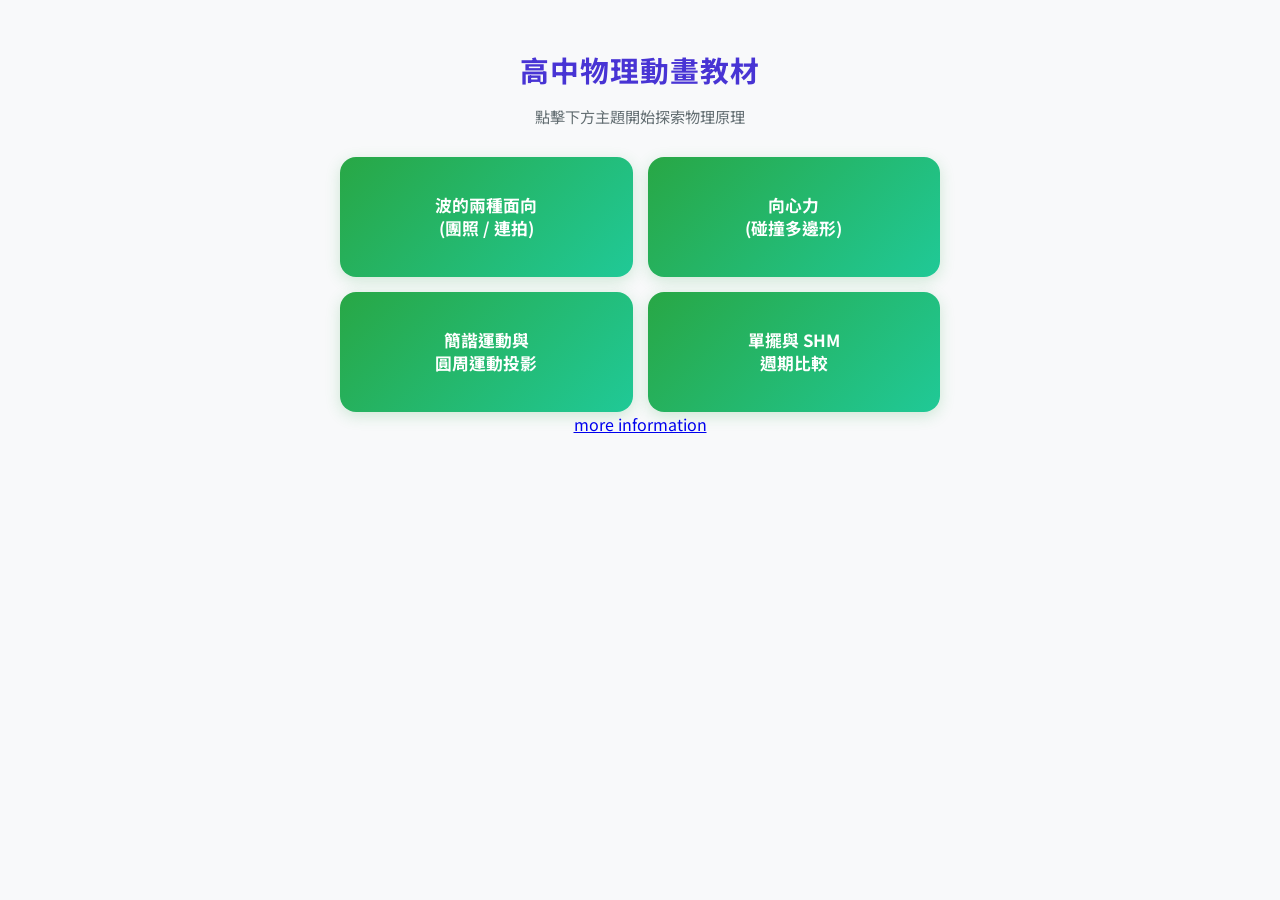
==== index.html @ 5f0d4721 "Update index.html" ====
<!DOCTYPE html>
<html lang="zh-Hant">
<head>
    <meta charset="UTF-8">
    <meta name="viewport" content="width=device-width, initial-scale=1.0">
    <title>Shiny的物理網站</title>
    <link href="https://fonts.googleapis.com/css2?family=Noto+Sans+TC:wght@400;700&display=swap" rel="stylesheet">
    <style>
        :root {
            --primary-gradient: linear-gradient(135deg, #667eea 0%, #764ba2 100%);
            --btn-gradient: linear-gradient(135deg, #28a745 0%, #20c997 100%);
            --bg-color: #f8f9fa;
            --text-color: #2d3436;
        }

        body {
            font-family: 'Noto Sans TC', sans-serif;
            background-color: var(--bg-color);
            color: var(--text-color);
            margin: 0;
            padding: env(safe-area-inset-top) 20px 40px; /* 適配手機安全區域 */
            display: flex;
            flex-direction: column;
            align-items: center;
        }

        header {
            margin-top: 30px;
            text-align: center;
            width: 100%;
            max-width: 600px;
        }

        h1 {
            font-size: 1.8rem;
            color: #4834d4;
            margin-bottom: 10px;
            letter-spacing: 1px;
        }

        .subtitle {
            font-size: 0.95rem;
            color: #636e72;
            margin-bottom: 30px;
        }

        /* 關鍵：使用 Grid 佈局 */
        .link-container {
            display: grid;
            grid-template-columns: 1fr; /* 手機預設一欄 */
            gap: 15px;
            width: 100%;
            max-width: 600px;
        }

        /* 當螢幕寬度超過 500px 時轉為雙欄 */
        @media (min-width: 500px) {
            .link-container {
                grid-template-columns: 1fr 1fr;
            }
        }

        .physics-card {
            display: flex;
            align-items: center;
            justify-content: center;
            text-align: center;
            padding: 20px;
            text-decoration: none;
            color: white;
            background: var(--btn-gradient);
            border-radius: 16px;
            font-weight: 700;
            font-size: 1.05rem;
            box-shadow: 0 4px 15px rgba(40, 167, 69, 0.2);
            transition: transform 0.2s, box-shadow 0.2s;
            min-height: 80px;
            line-height: 1.4;
        }

        /* 點擊效果：手機上很有感 */
        .physics-card:active {
            transform: scale(0.96);
        }

        footer {
            margin-top: auto;
            padding-top: 50px;
            width: 100%;
            text-align: center;
            opacity: 0.8;
        }

        .counter-box {
            background: white;
            padding: 10px;
            border-radius: 30px;
            display: inline-block;
            box-shadow: 0 2px 5px rgba(0,0,0,0.05);
            margin-top: 20px;
        }
    </style>
</head>
<body>

    <header>
        <h1>高中物理動畫教材</h1>
        <p class="subtitle">點擊下方主題開始探索物理原理</p>
    </header>

    <div id="links" class="link-container"></div>

    <a href='http://www.freevisitorcounters.com'>more information</a> <script type='text/javascript' src='https://www.freevisitorcounters.com/auth.php?id=0bdda906befb5100d395394827ef1d1e34e7b433'></script>
    <script type="text/javascript" src="https://www.freevisitorcounters.com/en/home/counter/1459286/t/3"></script>

    <script>
        // --- 設定區：未來要新增動畫，只要在下面這個括號 [] 內增加一組資料即可 ---
        const animations = [
            { title: "波的兩種面向<br>(團照 / 連拍)", url: "wave_aspects.html" },
            { title: "向心力<br>(碰撞多邊形)", url: "centripetal.html" },
            { title: "簡諧運動與<br>圓周運動投影", url: "shm.html" },
            { title: "單擺與 SHM<br>週期比較", url: "pendulum_vs_shm.html" },
            // { title: "新動畫名稱", url: "new_animation.html" }, 
        ];

        const container = document.getElementById('links');

        // 自動生成 HTML 結構
        animations.forEach(item => {
            const link = document.createElement('a');
            link.href = item.url;
            link.className = 'physics-card';
            link.innerHTML = item.title;
            container.appendChild(link);
        });
    </script>
</body>
</html>
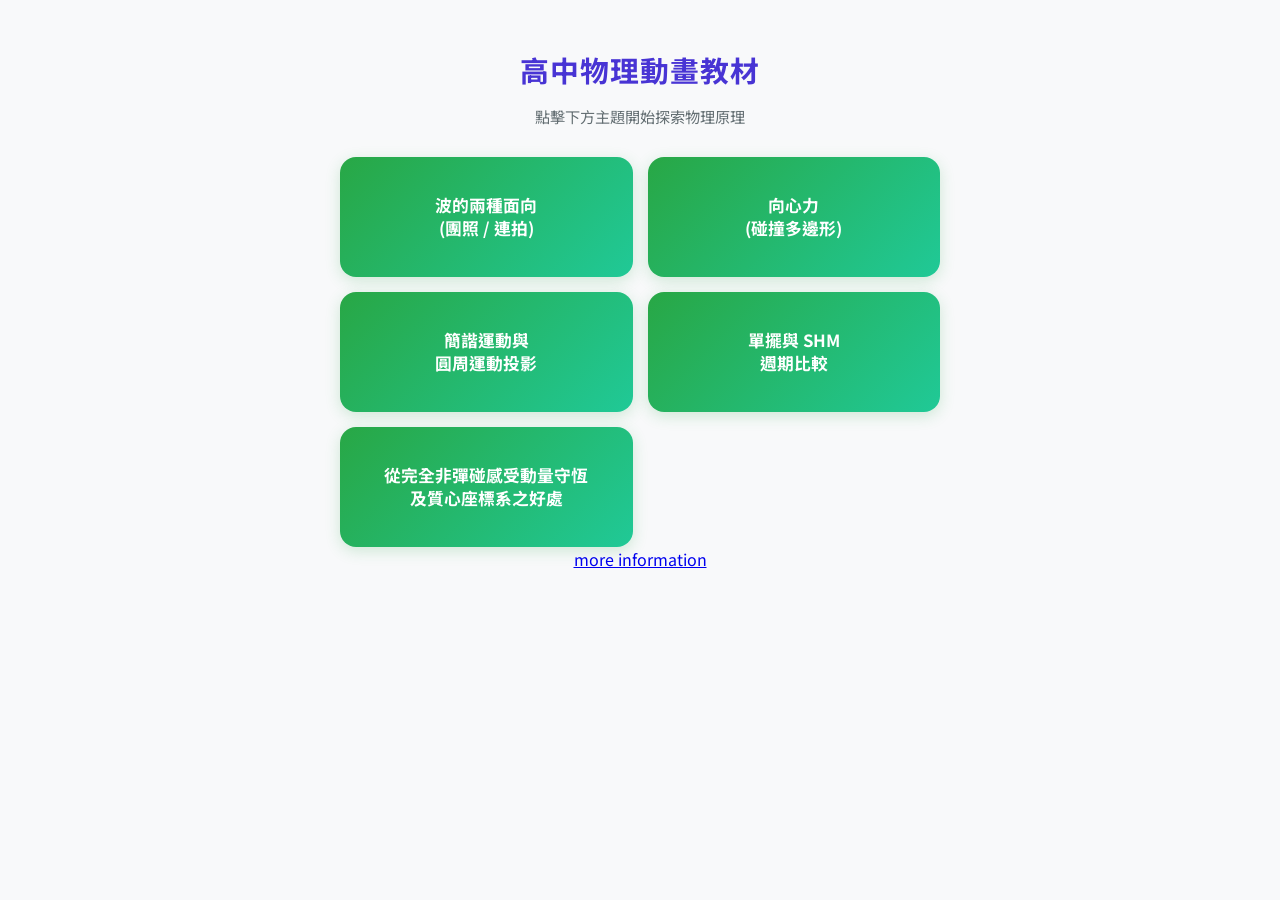
==== commit 57ce143e: "Update index.html" ====
--- a/index.html
+++ b/index.html
@@ -120,6 +120,7 @@
             { title: "向心力<br>(碰撞多邊形)", url: "centripetal.html" },
             { title: "簡諧運動與<br>圓周運動投影", url: "shm.html" },
             { title: "單擺與 SHM<br>週期比較", url: "pendulum_vs_shm.html" },
+            { title: "從完全非彈碰感受動量守恆<br>及質心座標系之好處", url: "collision.html" }
             // { title: "新動畫名稱", url: "new_animation.html" }, 
         ];
 
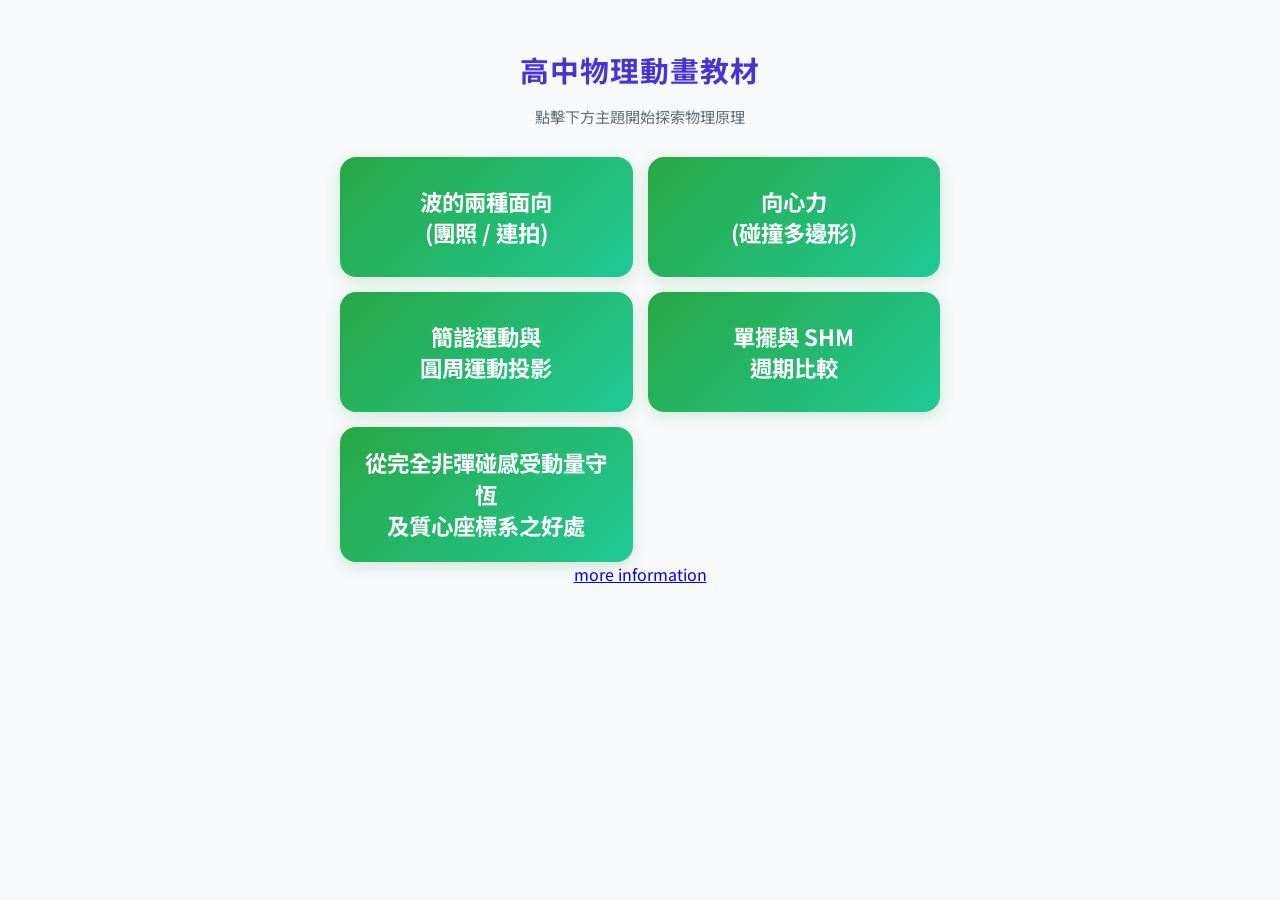
==== commit 3c5a2f4f: "Update index.html" ====
--- a/index.html
+++ b/index.html
@@ -71,7 +71,7 @@
             background: var(--btn-gradient);
             border-radius: 16px;
             font-weight: 700;
-            font-size: 1.05rem;
+            font-size: 1.4rem;
             box-shadow: 0 4px 15px rgba(40, 167, 69, 0.2);
             transition: transform 0.2s, box-shadow 0.2s;
             min-height: 80px;
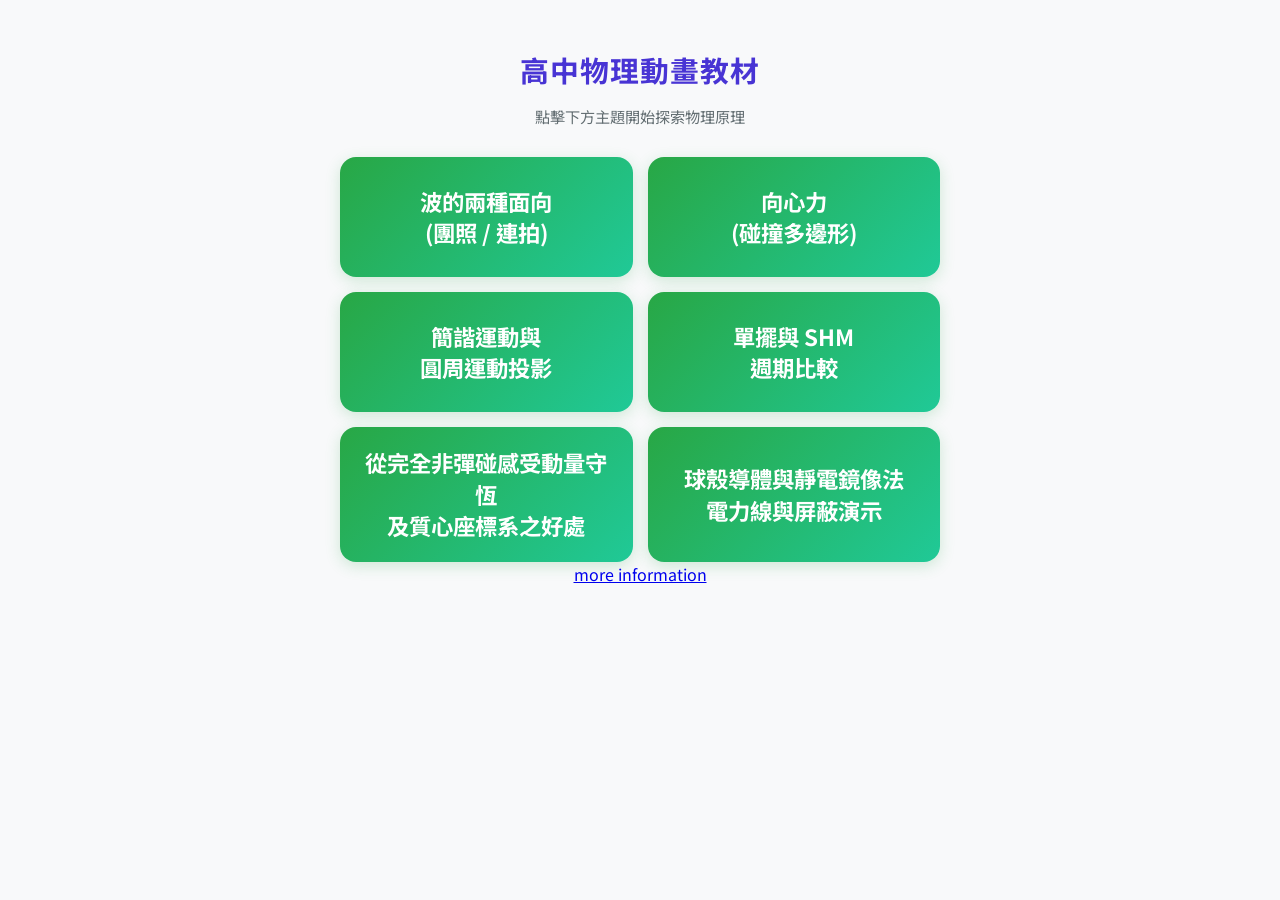
==== commit 2ce2d4ec: "Add Charge Sphere simulation and update portal navigation" ====
--- a/index.html
+++ b/index.html
@@ -120,7 +120,8 @@
             { title: "向心力<br>(碰撞多邊形)", url: "centripetal.html" },
             { title: "簡諧運動與<br>圓周運動投影", url: "shm.html" },
             { title: "單擺與 SHM<br>週期比較", url: "pendulum_vs_shm.html" },
-            { title: "從完全非彈碰感受動量守恆<br>及質心座標系之好處", url: "collision.html" }
+            { title: "從完全非彈碰感受動量守恆<br>及質心座標系之好處", url: "collision.html" },
+            { title: "球殼導體與靜電鏡像法<br>電力線與屏蔽演示", url: "charge_sphere.html" }
             // { title: "新動畫名稱", url: "new_animation.html" }, 
         ];
 
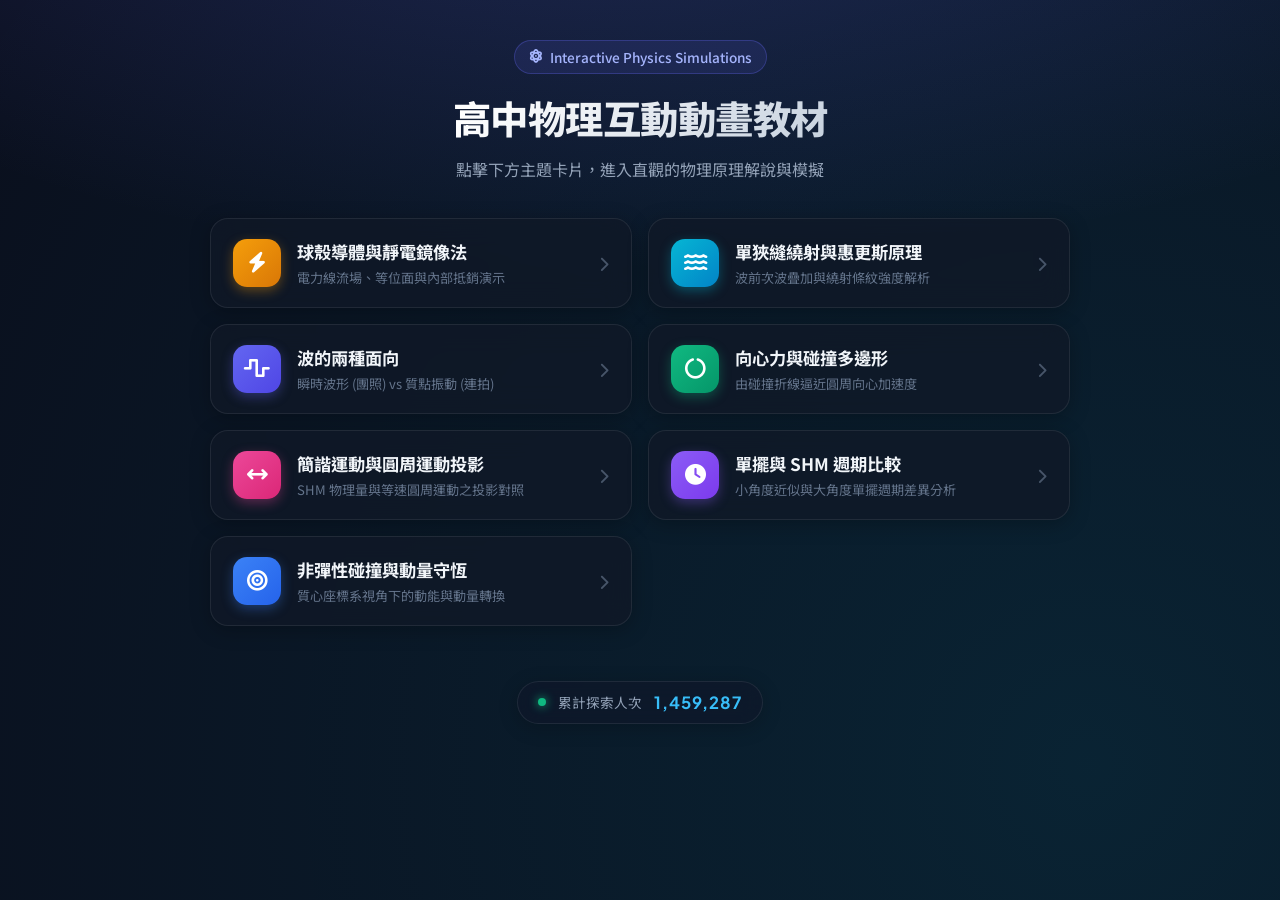
==== commit 2686bff8: "Redesign portal with modern physics cards, add Huygens diffraction link, and self-hosted clean visit" ====
--- a/index.html
+++ b/index.html
@@ -1,140 +1,364 @@
-<!DOCTYPE html>
-<html lang="zh-Hant">
-<head>
-    <meta charset="UTF-8">
-    <meta name="viewport" content="width=device-width, initial-scale=1.0">
-    <title>Shiny的物理網站</title>
-    <link href="https://fonts.googleapis.com/css2?family=Noto+Sans+TC:wght@400;700&display=swap" rel="stylesheet">
-    <style>
-        :root {
-            --primary-gradient: linear-gradient(135deg, #667eea 0%, #764ba2 100%);
-            --btn-gradient: linear-gradient(135deg, #28a745 0%, #20c997 100%);
-            --bg-color: #f8f9fa;
-            --text-color: #2d3436;
-        }
-
-        body {
-            font-family: 'Noto Sans TC', sans-serif;
-            background-color: var(--bg-color);
-            color: var(--text-color);
-            margin: 0;
-            padding: env(safe-area-inset-top) 20px 40px; /* 適配手機安全區域 */
-            display: flex;
-            flex-direction: column;
-            align-items: center;
-        }
-
-        header {
-            margin-top: 30px;
-            text-align: center;
-            width: 100%;
-            max-width: 600px;
-        }
-
-        h1 {
-            font-size: 1.8rem;
-            color: #4834d4;
-            margin-bottom: 10px;
-            letter-spacing: 1px;
-        }
-
-        .subtitle {
-            font-size: 0.95rem;
-            color: #636e72;
-            margin-bottom: 30px;
-        }
-
-        /* 關鍵：使用 Grid 佈局 */
-        .link-container {
-            display: grid;
-            grid-template-columns: 1fr; /* 手機預設一欄 */
-            gap: 15px;
-            width: 100%;
-            max-width: 600px;
-        }
-
-        /* 當螢幕寬度超過 500px 時轉為雙欄 */
-        @media (min-width: 500px) {
-            .link-container {
-                grid-template-columns: 1fr 1fr;
-            }
-        }
-
-        .physics-card {
-            display: flex;
-            align-items: center;
-            justify-content: center;
-            text-align: center;
-            padding: 20px;
-            text-decoration: none;
-            color: white;
-            background: var(--btn-gradient);
-            border-radius: 16px;
-            font-weight: 700;
-            font-size: 1.4rem;
-            box-shadow: 0 4px 15px rgba(40, 167, 69, 0.2);
-            transition: transform 0.2s, box-shadow 0.2s;
-            min-height: 80px;
-            line-height: 1.4;
-        }
-
-        /* 點擊效果：手機上很有感 */
-        .physics-card:active {
-            transform: scale(0.96);
-        }
-
-        footer {
-            margin-top: auto;
-            padding-top: 50px;
-            width: 100%;
-            text-align: center;
-            opacity: 0.8;
-        }
-
-        .counter-box {
-            background: white;
-            padding: 10px;
-            border-radius: 30px;
-            display: inline-block;
-            box-shadow: 0 2px 5px rgba(0,0,0,0.05);
-            margin-top: 20px;
-        }
-    </style>
-</head>
-<body>
-
-    <header>
-        <h1>高中物理動畫教材</h1>
-        <p class="subtitle">點擊下方主題開始探索物理原理</p>
-    </header>
-
-    <div id="links" class="link-container"></div>
-
-    <a href='http://www.freevisitorcounters.com'>more information</a> <script type='text/javascript' src='https://www.freevisitorcounters.com/auth.php?id=0bdda906befb5100d395394827ef1d1e34e7b433'></script>
-    <script type="text/javascript" src="https://www.freevisitorcounters.com/en/home/counter/1459286/t/3"></script>
-
-    <script>
-        // --- 設定區：未來要新增動畫，只要在下面這個括號 [] 內增加一組資料即可 ---
-        const animations = [
-            { title: "波的兩種面向<br>(團照 / 連拍)", url: "wave_aspects.html" },
-            { title: "向心力<br>(碰撞多邊形)", url: "centripetal.html" },
-            { title: "簡諧運動與<br>圓周運動投影", url: "shm.html" },
-            { title: "單擺與 SHM<br>週期比較", url: "pendulum_vs_shm.html" },
-            { title: "從完全非彈碰感受動量守恆<br>及質心座標系之好處", url: "collision.html" },
-            { title: "球殼導體與靜電鏡像法<br>電力線與屏蔽演示", url: "charge_sphere.html" }
-            // { title: "新動畫名稱", url: "new_animation.html" }, 
-        ];
-
-        const container = document.getElementById('links');
-
-        // 自動生成 HTML 結構
-        animations.forEach(item => {
-            const link = document.createElement('a');
-            link.href = item.url;
-            link.className = 'physics-card';
-            link.innerHTML = item.title;
-            container.appendChild(link);
-        });
-    </script>
-</body>
-</html>
+<!DOCTYPE html>
+<html lang="zh-Hant">
+<head>
+    <meta charset="UTF-8">
+    <meta name="viewport" content="width=device-width, initial-scale=1.0">
+    <title>Shiny 的物理教學動畫網</title>
+    <link rel="preconnect" href="https://fonts.googleapis.com">
+    <link rel="preconnect" href="https://fonts.gstatic.com" crossorigin>
+    <link href="https://fonts.googleapis.com/css2?family=Plus+Jakarta+Sans:wght@500;700;800&family=Noto+Sans+TC:wght@400;500;700&display=swap" rel="stylesheet">
+    <link rel="stylesheet" href="https://cdnjs.cloudflare.com/ajax/libs/font-awesome/6.5.1/css/all.min.css">
+    <style>
+        :root {
+            --bg-base: #0a0f1d;
+            --bg-card: rgba(17, 24, 39, 0.75);
+            --border-card: rgba(255, 255, 255, 0.08);
+            --border-hover: rgba(99, 102, 241, 0.5);
+            --text-main: #f8fafc;
+            --text-muted: #94a3b8;
+            --accent-cyan: #06b6d4;
+            --accent-indigo: #6366f1;
+            --accent-purple: #a855f7;
+        }
+
+        * {
+            box-sizing: border-box;
+            margin: 0;
+            padding: 0;
+        }
+
+        body {
+            font-family: 'Noto Sans TC', -apple-system, BlinkMacSystemFont, sans-serif;
+            background-color: var(--bg-base);
+            color: var(--text-main);
+            min-height: 100vh;
+            display: flex;
+            flex-direction: column;
+            align-items: center;
+            padding: env(safe-area-inset-top) 20px 40px;
+            background-image: 
+                radial-gradient(ellipse 80% 50% at 50% -20%, rgba(99, 102, 241, 0.25), transparent),
+                radial-gradient(circle at 85% 85%, rgba(6, 182, 212, 0.12), transparent);
+            background-attachment: fixed;
+        }
+
+        header {
+            margin-top: 40px;
+            margin-bottom: 35px;
+            text-align: center;
+            width: 100%;
+            max-width: 860px;
+        }
+
+        .badge-pill {
+            display: inline-flex;
+            align-items: center;
+            gap: 7px;
+            padding: 6px 14px;
+            border-radius: 999px;
+            background: rgba(99, 102, 241, 0.12);
+            border: 1px solid rgba(99, 102, 241, 0.3);
+            color: #a5b4fc;
+            font-size: 0.85rem;
+            font-weight: 500;
+            margin-bottom: 15px;
+        }
+
+        h1 {
+            font-family: 'Plus Jakarta Sans', 'Noto Sans TC', sans-serif;
+            font-size: clamp(1.8rem, 4vw, 2.4rem);
+            font-weight: 800;
+            letter-spacing: -0.5px;
+            background: linear-gradient(135deg, #ffffff 30%, #cbd5e1 70%, #94a3b8 100%);
+            -webkit-background-clip: text;
+            -webkit-text-fill-color: transparent;
+            margin-bottom: 12px;
+        }
+
+        .subtitle {
+            font-size: 1rem;
+            color: var(--text-muted);
+            max-width: 500px;
+            margin: 0 auto;
+            line-height: 1.6;
+        }
+
+        /* 響應式優雅網格佈局 */
+        .link-container {
+            display: grid;
+            grid-template-columns: 1fr;
+            gap: 16px;
+            width: 100%;
+            max-width: 860px;
+        }
+
+        @media (min-width: 600px) {
+            .link-container {
+                grid-template-columns: repeat(2, 1fr);
+            }
+        }
+
+        .physics-card {
+            position: relative;
+            display: flex;
+            align-items: center;
+            gap: 16px;
+            padding: 20px 22px;
+            text-decoration: none;
+            color: var(--text-main);
+            background: var(--bg-card);
+            border: 1px solid var(--border-card);
+            border-radius: 18px;
+            backdrop-filter: blur(14px);
+            -webkit-backdrop-filter: blur(14px);
+            transition: all 0.28s cubic-bezier(0.4, 0, 0.2, 1);
+            overflow: hidden;
+            box-shadow: 0 4px 20px rgba(0, 0, 0, 0.25);
+        }
+
+        .physics-card::before {
+            content: '';
+            position: absolute;
+            top: 0;
+            left: 0;
+            right: 0;
+            height: 2px;
+            background: linear-gradient(90deg, transparent, var(--card-color, #6366f1), transparent);
+            opacity: 0;
+            transition: opacity 0.28s;
+        }
+
+        .physics-card:hover {
+            transform: translateY(-3px);
+            border-color: var(--border-hover);
+            background: rgba(30, 41, 59, 0.85);
+            box-shadow: 0 12px 30px rgba(0, 0, 0, 0.4), 0 0 20px rgba(99, 102, 241, 0.15);
+        }
+
+        .physics-card:hover::before {
+            opacity: 1;
+        }
+
+        .physics-card:active {
+            transform: scale(0.98);
+        }
+
+        .card-icon {
+            flex-shrink: 0;
+            width: 48px;
+            height: 48px;
+            border-radius: 14px;
+            display: flex;
+            align-items: center;
+            justify-content: center;
+            font-size: 1.3rem;
+            color: #fff;
+            background: var(--icon-bg, linear-gradient(135deg, #6366f1, #4f46e5));
+            box-shadow: 0 4px 12px var(--icon-shadow, rgba(99, 102, 241, 0.3));
+        }
+
+        .card-content {
+            flex: 1;
+            min-width: 0;
+        }
+
+        .card-title {
+            font-size: 1.08rem;
+            font-weight: 700;
+            line-height: 1.45;
+            color: #f1f5f9;
+            margin-bottom: 4px;
+        }
+
+        .card-desc {
+            font-size: 0.82rem;
+            color: #64748b;
+            white-space: nowrap;
+            overflow: hidden;
+            text-overflow: ellipsis;
+        }
+
+        .card-arrow {
+            color: #475569;
+            font-size: 0.95rem;
+            transition: transform 0.25s, color 0.25s;
+        }
+
+        .physics-card:hover .card-arrow {
+            color: #a5b4fc;
+            transform: translateX(4px);
+        }
+
+        footer {
+            margin-top: 55px;
+            padding-bottom: 25px;
+            text-align: center;
+            width: 100%;
+        }
+
+        /* 現代極簡訪客計數卡片 */
+        .counter-card {
+            display: inline-flex;
+            align-items: center;
+            gap: 12px;
+            padding: 10px 20px;
+            background: rgba(15, 23, 42, 0.7);
+            border: 1px solid rgba(255, 255, 255, 0.08);
+            border-radius: 999px;
+            backdrop-filter: blur(10px);
+            box-shadow: 0 4px 20px rgba(0, 0, 0, 0.2);
+            font-size: 0.85rem;
+            color: #94a3b8;
+        }
+
+        .counter-pulse {
+            width: 8px;
+            height: 8px;
+            border-radius: 50%;
+            background: #10b981;
+            box-shadow: 0 0 10px #10b981;
+            animation: pulse-dot 2s infinite;
+        }
+
+        @keyframes pulse-dot {
+            0%, 100% { opacity: 1; transform: scale(1); }
+            50% { opacity: 0.4; transform: scale(0.85); }
+        }
+
+        .counter-number {
+            font-family: 'Plus Jakarta Sans', monospace;
+            font-size: 1.05rem;
+            font-weight: 700;
+            color: #38bdf8;
+            letter-spacing: 1px;
+        }
+    </style>
+</head>
+<body>
+
+    <header>
+        <div class="badge-pill">
+            <i class="fa-solid fa-atom"></i>
+            <span>Interactive Physics Simulations</span>
+        </div>
+        <h1>高中物理互動動畫教材</h1>
+        <p class="subtitle">點擊下方主題卡片，進入直觀的物理原理解說與模擬</p>
+    </header>
+
+    <main id="links" class="link-container"></main>
+
+    <footer>
+        <div class="counter-card">
+            <span class="counter-pulse"></span>
+            <span>累計探索人次</span>
+            <span id="visitCount" class="counter-number">...</span>
+        </div>
+    </footer>
+
+    <script>
+        const animations = [
+            {
+                title: "球殼導體與靜電鏡像法",
+                desc: "電力線流場、等位面與內部抵銷演示",
+                url: "charge_sphere.html",
+                icon: "fa-solid fa-bolt",
+                color: "#f59e0b",
+                bg: "linear-gradient(135deg, #f59e0b, #d97706)",
+                shadow: "rgba(245, 158, 11, 0.35)"
+            },
+            {
+                title: "單狹縫繞射與惠更斯原理",
+                desc: "波前次波疊加與繞射條紋強度解析",
+                url: "huygens-diffraction/",
+                icon: "fa-solid fa-water",
+                color: "#06b6d4",
+                bg: "linear-gradient(135deg, #06b6d4, #0284c7)",
+                shadow: "rgba(6, 182, 212, 0.35)"
+            },
+            {
+                title: "波的兩種面向",
+                desc: "瞬時波形 (團照) vs 質點振動 (連拍)",
+                url: "wave_aspects.html",
+                icon: "fa-solid fa-wave-square",
+                color: "#6366f1",
+                bg: "linear-gradient(135deg, #6366f1, #4f46e5)",
+                shadow: "rgba(99, 102, 241, 0.35)"
+            },
+            {
+                title: "向心力與碰撞多邊形",
+                desc: "由碰撞折線逼近圓周向心加速度",
+                url: "centripetal.html",
+                icon: "fa-solid fa-circle-notch",
+                color: "#10b981",
+                bg: "linear-gradient(135deg, #10b981, #059669)",
+                shadow: "rgba(16, 185, 129, 0.35)"
+            },
+            {
+                title: "簡諧運動與圓周運動投影",
+                desc: "SHM 物理量與等速圓周運動之投影對照",
+                url: "shm.html",
+                icon: "fa-solid fa-arrows-left-right",
+                color: "#ec4899",
+                bg: "linear-gradient(135deg, #ec4899, #db2777)",
+                shadow: "rgba(236, 72, 153, 0.35)"
+            },
+            {
+                title: "單擺與 SHM 週期比較",
+                desc: "小角度近似與大角度單擺週期差異分析",
+                url: "pendulum_vs_shm.html",
+                icon: "fa-solid fa-clock",
+                color: "#8b5cf6",
+                bg: "linear-gradient(135deg, #8b5cf6, #7c3aed)",
+                shadow: "rgba(139, 92, 246, 0.35)"
+            },
+            {
+                title: "非彈性碰撞與動量守恆",
+                desc: "質心座標系視角下的動能與動量轉換",
+                url: "collision.html",
+                icon: "fa-solid fa-bullseye",
+                color: "#3b82f6",
+                bg: "linear-gradient(135deg, #3b82f6, #2563eb)",
+                shadow: "rgba(59, 130, 246, 0.35)"
+            }
+        ];
+
+        const container = document.getElementById('links');
+
+        // 生成優美現代物理卡片
+        animations.forEach(item => {
+            const card = document.createElement('a');
+            card.href = item.url;
+            card.className = 'physics-card';
+            card.style.setProperty('--card-color', item.color);
+            card.style.setProperty('--icon-bg', item.bg);
+            card.style.setProperty('--icon-shadow', item.shadow);
+
+            card.innerHTML = `
+                <div class="card-icon">
+                    <i class="${item.icon}"></i>
+                </div>
+                <div class="card-content">
+                    <div class="card-title">${item.title}</div>
+                    <div class="card-desc">${item.desc}</div>
+                </div>
+                <div class="card-arrow">
+                    <i class="fa-solid fa-chevron-right"></i>
+                </div>
+            `;
+            container.appendChild(card);
+        });
+
+        // --- 純前端無廣告計數器（以當前累積人次 1459286 為基底） ---
+        const BASE_COUNT = 1459286;
+        const STORAGE_KEY = 'shiny_physics_visits_local';
+        let localVisits = parseInt(localStorage.getItem(STORAGE_KEY) || '0', 10);
+        
+        // 每次訪問 +1
+        localVisits += 1;
+        localStorage.setItem(STORAGE_KEY, localVisits.toString());
+
+        const totalCount = BASE_COUNT + localVisits;
+        document.getElementById('visitCount').textContent = totalCount.toLocaleString();
+    </script>
+</body>
+</html>
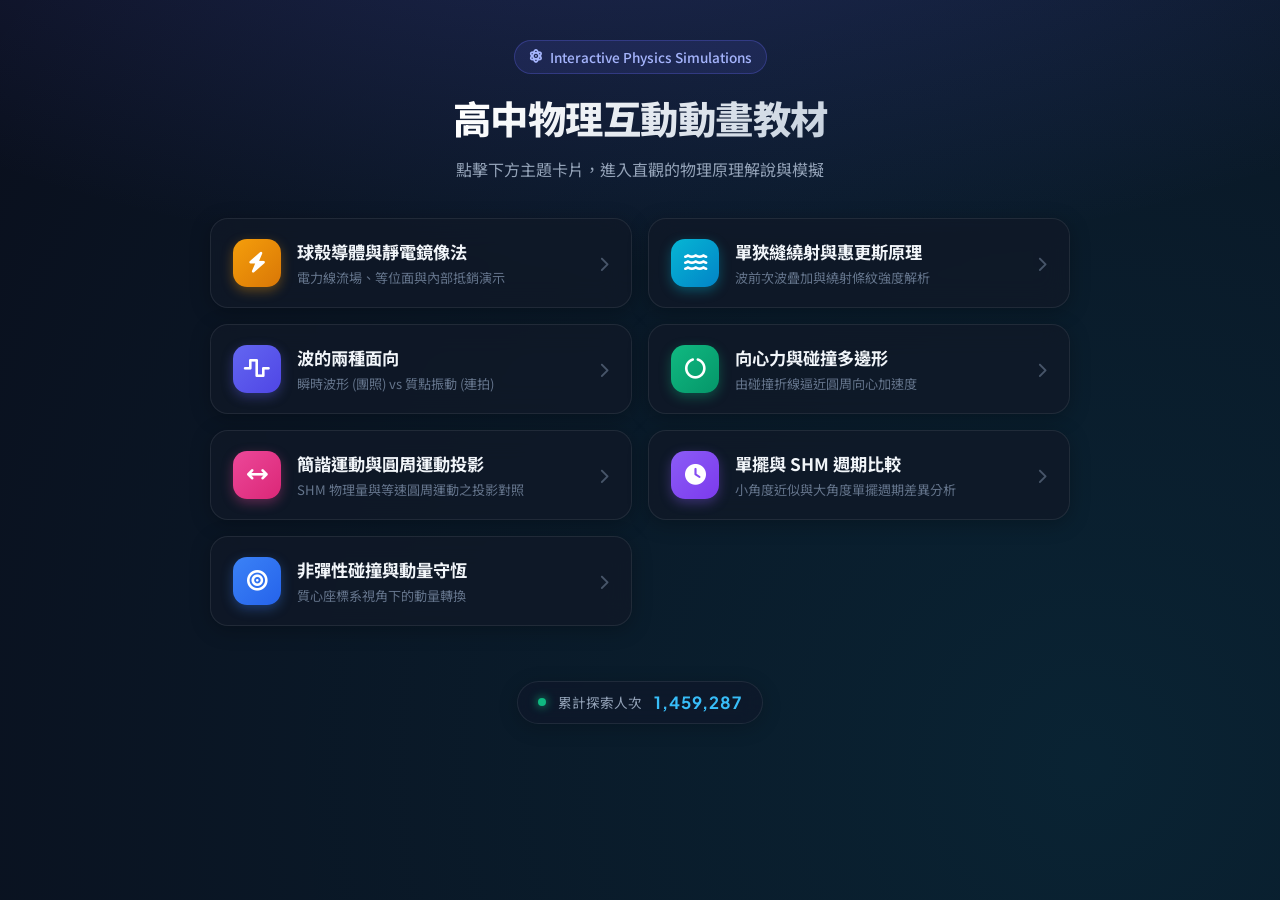
==== commit bf3bdbba: "Update description for collision topic 刪除動能敘述" ====
--- a/index.html
+++ b/index.html
@@ -313,7 +313,7 @@
             },
             {
                 title: "非彈性碰撞與動量守恆",
-                desc: "質心座標系視角下的動能與動量轉換",
+                desc: "質心座標系視角下的動量轉換",
                 url: "collision.html",
                 icon: "fa-solid fa-bullseye",
                 color: "#3b82f6",
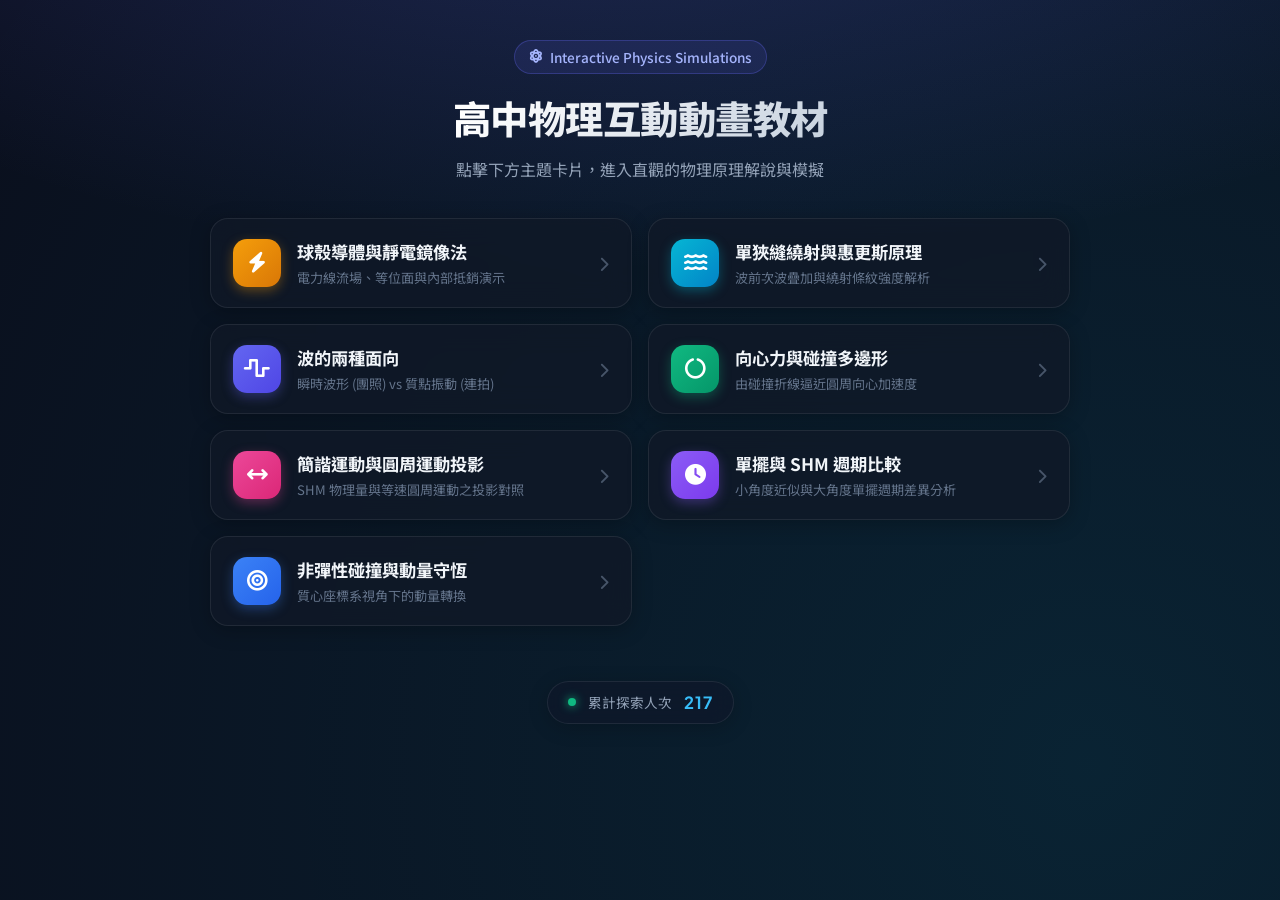
==== commit b815d84f: "Update BASE_COUNT to reflect new visit count 11/18 改計數器數字回216" ====
--- a/index.html
+++ b/index.html
@@ -349,7 +349,7 @@
         });
 
         // --- 純前端無廣告計數器（以當前累積人次 1459286 為基底） ---
-        const BASE_COUNT = 1459286;
+        const BASE_COUNT = 216;
         const STORAGE_KEY = 'shiny_physics_visits_local';
         let localVisits = parseInt(localStorage.getItem(STORAGE_KEY) || '0', 10);
         
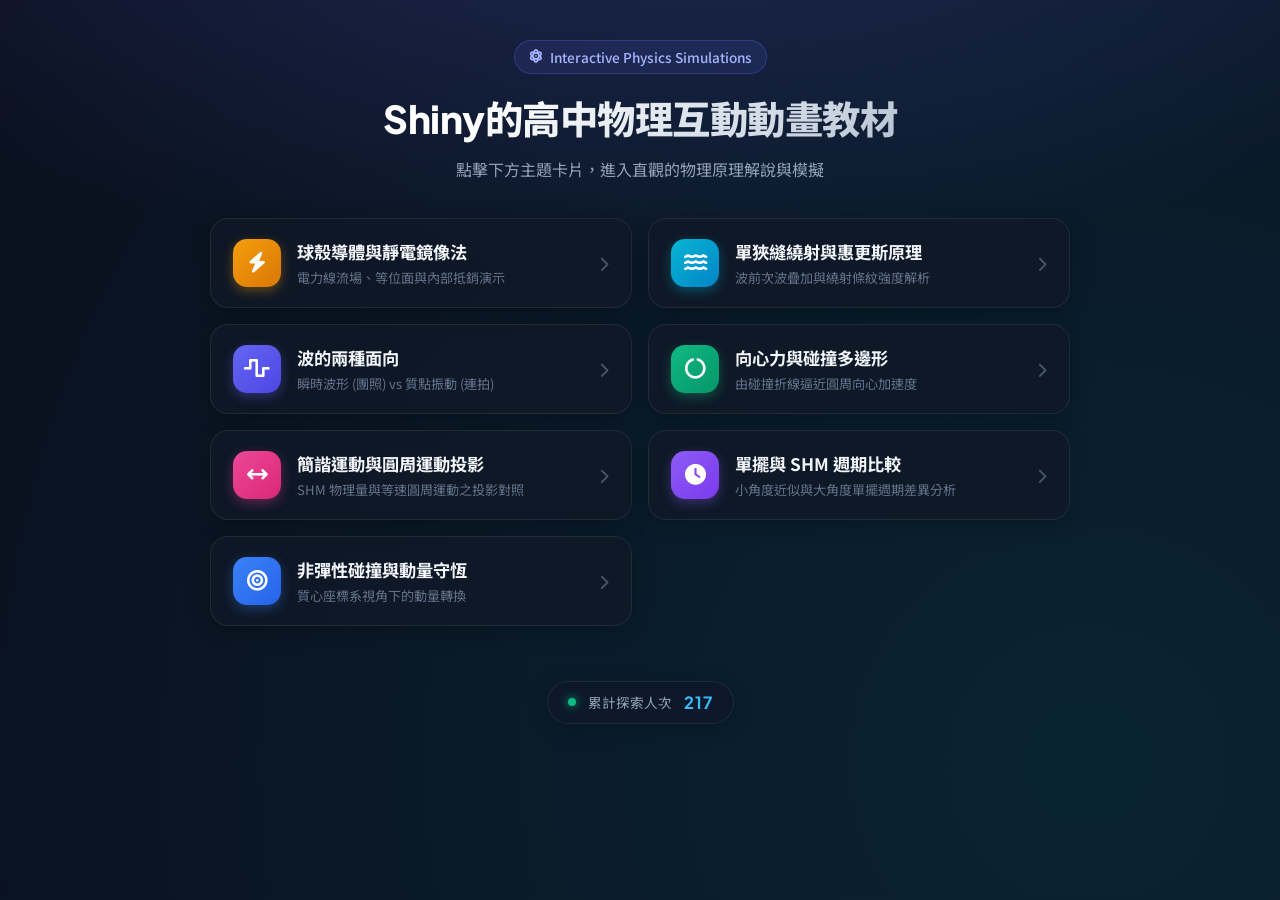
==== commit 4509b5fe: "Update website title and heading to Shiny的高中物理互動動畫教材" ====
--- a/index.html
+++ b/index.html
@@ -3,7 +3,7 @@
 <head>
     <meta charset="UTF-8">
     <meta name="viewport" content="width=device-width, initial-scale=1.0">
-    <title>Shiny 的物理教學動畫網</title>
+    <title>Shiny的高中物理互動動畫教材</title>
     <link rel="preconnect" href="https://fonts.googleapis.com">
     <link rel="preconnect" href="https://fonts.gstatic.com" crossorigin>
     <link href="https://fonts.googleapis.com/css2?family=Plus+Jakarta+Sans:wght@500;700;800&family=Noto+Sans+TC:wght@400;500;700&display=swap" rel="stylesheet">
@@ -241,7 +241,7 @@
             <i class="fa-solid fa-atom"></i>
             <span>Interactive Physics Simulations</span>
         </div>
-        <h1>高中物理互動動畫教材</h1>
+        <h1>Shiny的高中物理互動動畫教材</h1>
         <p class="subtitle">點擊下方主題卡片，進入直觀的物理原理解說與模擬</p>
     </header>
 
